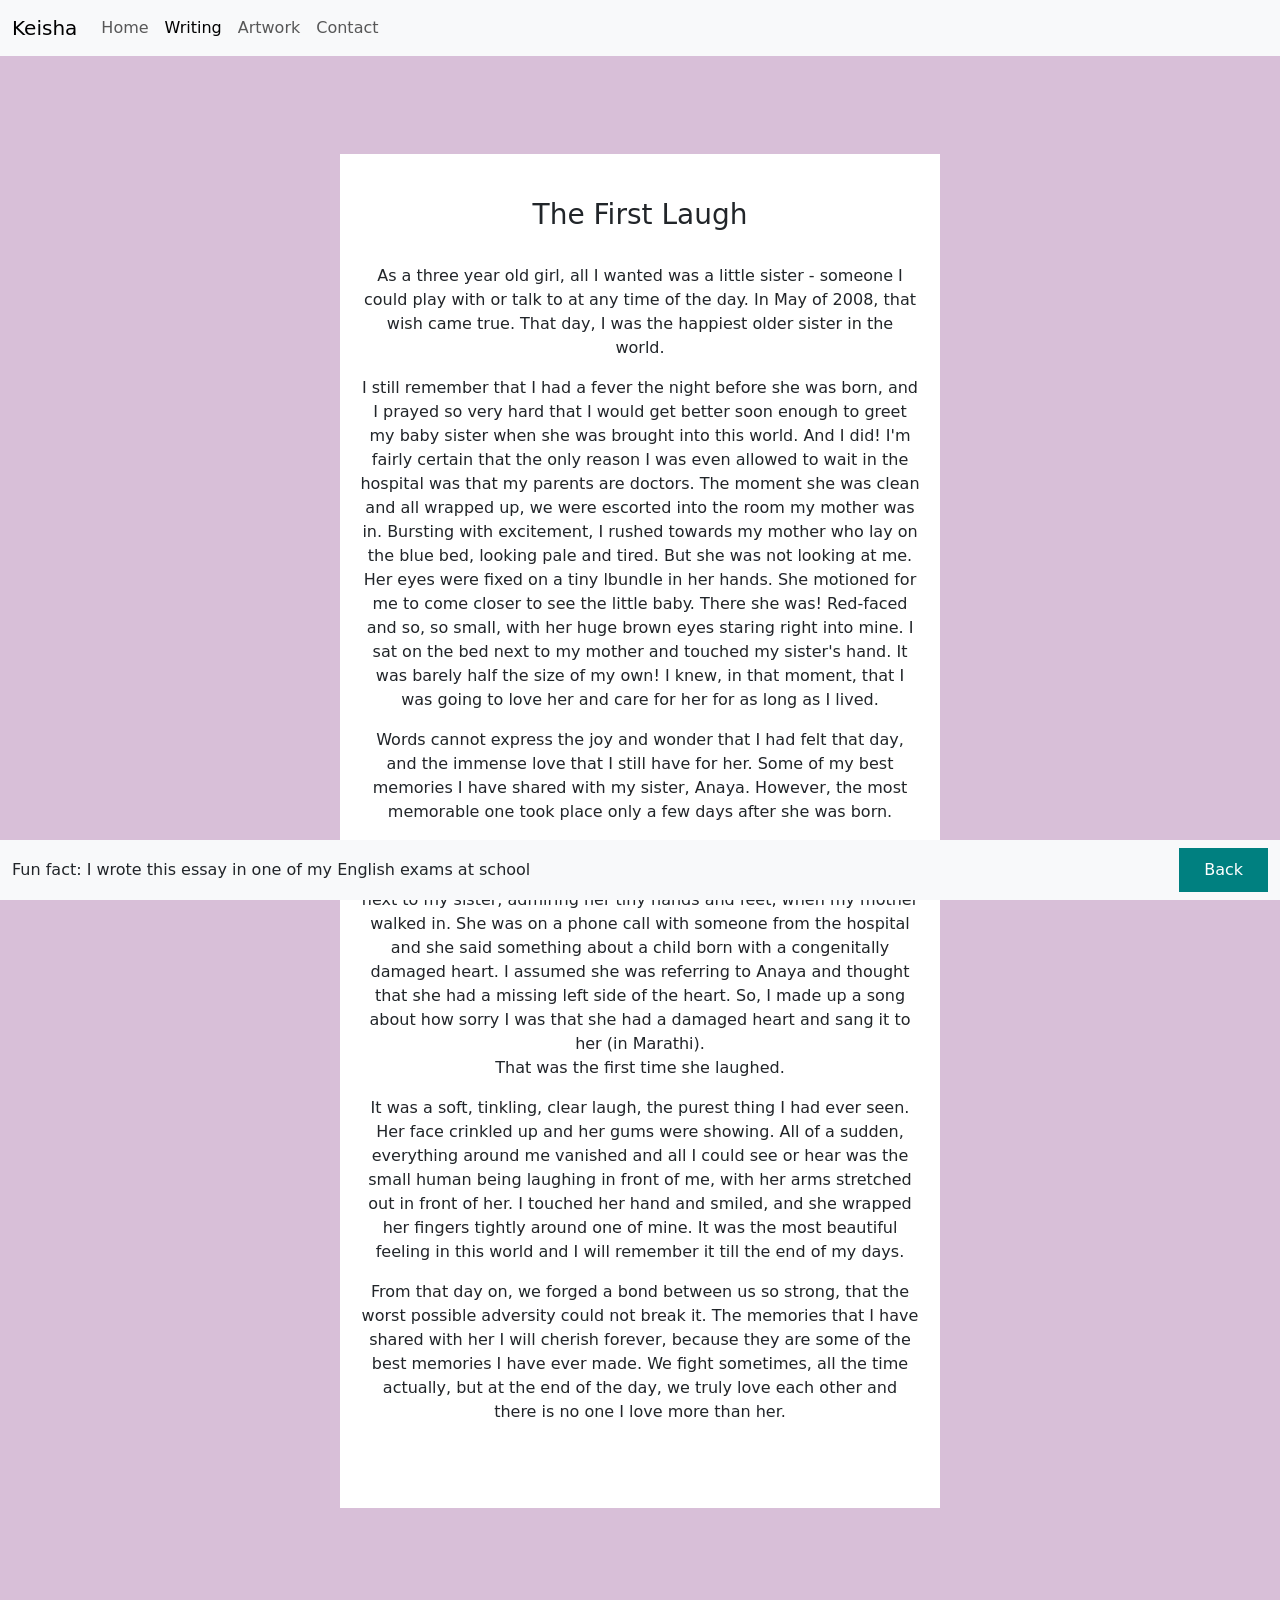
==== index.html @ 30910c7c "Rename first.html to index.html" ====
<!DOCTYPE html>
<html>
    <head>
        <link href="https://cdn.jsdelivr.net/npm/bootstrap@5.1.0/dist/css/bootstrap.min.css" rel="stylesheet" integrity="sha384-KyZXEAg3QhqLMpG8r+8fhAXLRk2vvoC2f3B09zVXn8CA5QIVfZOJ3BCsw2P0p/We" crossorigin="anonymous">
        <link rel="stylesheet" href="style_portfolio.css">
        <title>
            The First Laugh
        </title>
    </head>
    <body class="yaycolour">
         <nav class="navbar navbar-expand-lg navbar-light bg-light">
            <div class="container-fluid">
                    <a class="navbar-brand" href="#" title="Hey! I am a high school senior living in Mumbai, India. Aside from writing and painting, I also enjoy dancing and singing, though some argue I should stay away from the latter.">Keisha</a>
                    <button class="navbar-toggler" type="button" data-bs-toggle="collapse" data-bs-target="#navbarNavAltMarkup" aria-controls="navbarNavAltMarkup" aria-expanded="false" aria-label="Toggle navigation">
                        <span class="navbar-toggler-icon"></span>
                    </button>
                    <div class="collapse navbar-collapse" id="navbarNavAltMarkup">
                        <div class="navbar-nav">
                            <a class="nav-link" href="profile.html">Home</a>
                            <a class="nav-link active" aria-current="page" href="writing.html">Writing</a>
                            <a class="nav-link" href="artwork.html">Artwork</a>
                            <a class="nav-link" href="contact.html">Contact</a>
                        </div>
                    </div>
                </div>
            </div>
        </nav>
        <br><br>
        <div class="card_1" text-align="left">
        <br>
        <h3>The First Laugh</h3>
        <br>
        <p>
            As a three year old girl, all I wanted was a little sister - someone I could play with or talk to at any time of the day. 
            In May of 2008, that wish came true. That day, I was the happiest older sister in the world.
        </p>
        <p>
            I still remember that I had a fever the night before she was born, and I prayed so very hard 
            that I would get better soon enough to greet my baby sister when she was brought into this world. And I did!
            I'm fairly certain that the only reason I was even allowed to wait in the hospital was that my parents
            are doctors. The moment she was clean and all wrapped up, we were escorted into the room my mother was in. Bursting with excitement, 
            I rushed towards my mother who lay on the blue bed, looking pale and tired. But she was not looking at me. Her eyes were 
            fixed on a tiny lbundle in her hands. She motioned for me to come closer to see the little baby. There she was! Red-faced and so, so 
            small, with her huge brown eyes staring right into mine. I sat on the bed next to my mother and touched my sister's hand. 
            It was barely half the size of my own! I knew, in that moment, that I was going to love her and care for her for as long as I lived.
        </p>
        <p>
            Words cannot express the joy and wonder that I had felt that day, and the immense love that I still have for her. 
            Some of my best memories I have shared with my sister, Anaya. However, the most memorable one took place only a few days after she was 
            born.
        </p>
        <p>
            Once again, I was to turn four years old that year. And I was not the brightest child at the time. 
            So, one morning, I was lying on the bed next to my sister, admiring her tiny hands and feet, when my mother walked in. She was on a phone 
            call with someone from the hospital and she said something about a child born with a congenitally damaged heart. I assumed she was referring 
            to Anaya and thought that she had a missing left side of the heart. So, I made up a song about how sorry I was that she had a damaged heart 
            and sang it to her (in Marathi). <br> That was the first time she laughed.
        </p>
        <p>
            It was a soft, tinkling, clear laugh, the purest thing I had ever seen. Her face crinkled up and her gums were showing. All of a sudden, 
            everything around me vanished and all I could see or hear was the small human being laughing in front of me, with her arms stretched out 
            in front of her. I touched her hand and smiled, and she wrapped her fingers tightly around one of mine. It was the most beautiful feeling 
            in this world and I will remember it till the end of my days.
        </p>
        <p>
            From that day on, we forged a bond between us so strong, that the worst possible adversity could not break it. The memories that I have shared 
            with her I will cherish forever, because they are some of the best memories I have ever made. We fight sometimes, all the time actually, but 
            at the end of the day, we truly love each other and there is no one I love more than her.
        </p>
        <br><br>
        </div>
        <br><br><br>
        <nav class="navbar fixed-bottom navbar-light bg-light">
            <div class="container-fluid">
                Fun fact: I wrote this essay in one of my English exams at school
                <button type="button" onclick="document.location='writing.html'">Back</button>
            </div>
        </nav>
---- style_portfolio.css ----
.yaycolour {
    text-align:center;
    background-color: thistle;
    animation-name: gradient;
    animation-duration: 5s;
    animation-iteration-count: infinite;
    animation-direction: alternate;
}
@keyframes gradient {
    from {background-color: thistle;}
    to {background-color: powderblue;}
}
ul {
    text-align:left; 
    display:table; 
    margin: 0 auto;
}
button {
    background-color: teal;
    color:white;
    border: none;
    padding: 10px 25px;
    text-align: center;
}
h1 {
    font-size: 500%;
}
.card {
    margin: 50px auto;
    background-color: white;
    padding: 15px;
    width: 250px;
    box-shadow: 5px 5px 5px grey;
    text-align: center;
}
img {
    border-radius: 50%;
}
.card_1 {
    margin: 50px auto;
    background-color: white;
    padding: 20px;
    width: 600px;
}
.card_2 {
    margin: 50px auto;
    background-color: white;
    padding: 15px;
    width: 400px;
    box-shadow: 5px 5px 5px grey;
    text-align: center;
}
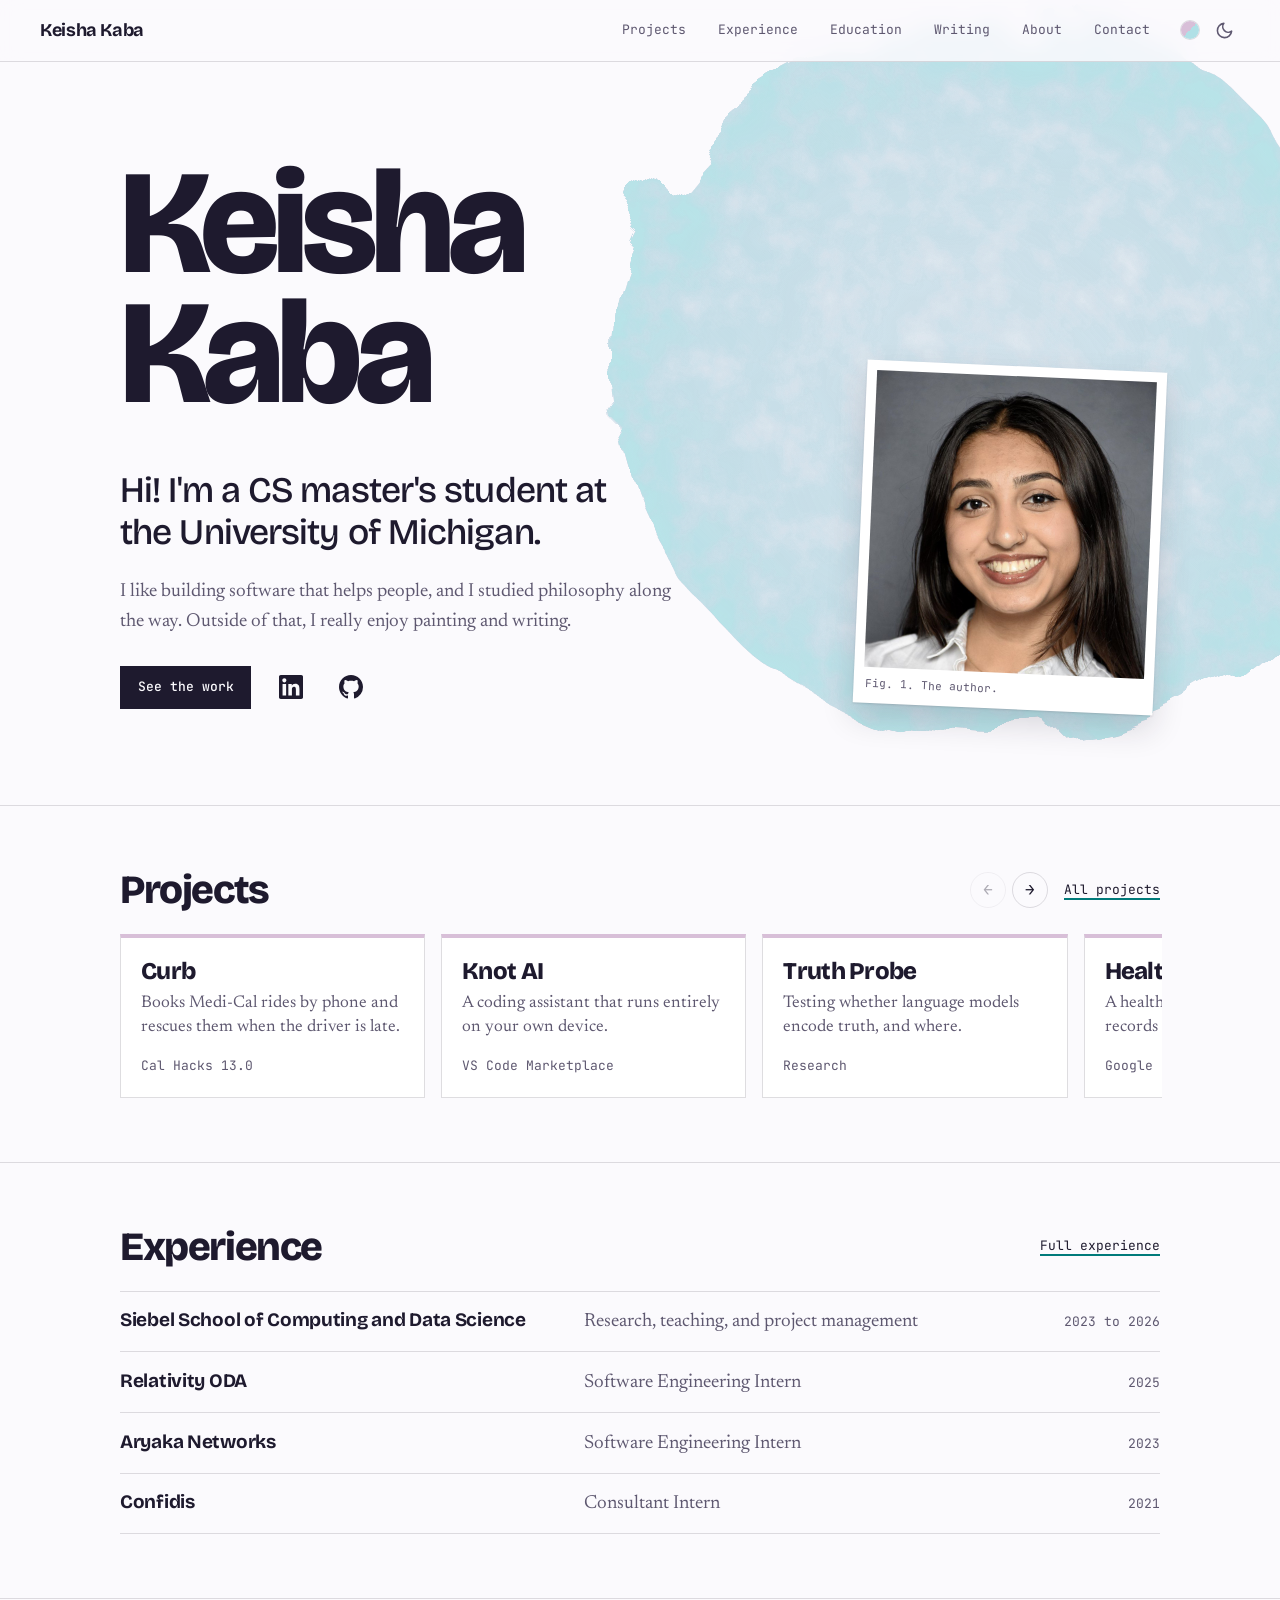
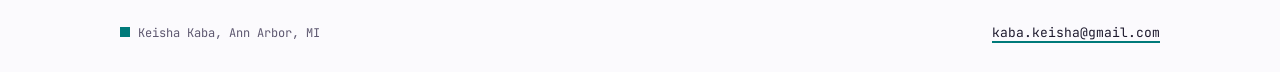
==== commit cfd42cca: "redesign portfolio" ====
--- a/index.html
+++ b/index.html
@@ -1,78 +1,126 @@
-<!DOCTYPE html>
-<html>
-    <head>
-        <link href="https://cdn.jsdelivr.net/npm/bootstrap@5.1.0/dist/css/bootstrap.min.css" rel="stylesheet" integrity="sha384-KyZXEAg3QhqLMpG8r+8fhAXLRk2vvoC2f3B09zVXn8CA5QIVfZOJ3BCsw2P0p/We" crossorigin="anonymous">
-        <link rel="stylesheet" href="style_portfolio.css">
-        <title>
-            The First Laugh
-        </title>
-    </head>
-    <body class="yaycolour">
-         <nav class="navbar navbar-expand-lg navbar-light bg-light">
-            <div class="container-fluid">
-                    <a class="navbar-brand" href="#" title="Hey! I am a high school senior living in Mumbai, India. Aside from writing and painting, I also enjoy dancing and singing, though some argue I should stay away from the latter.">Keisha</a>
-                    <button class="navbar-toggler" type="button" data-bs-toggle="collapse" data-bs-target="#navbarNavAltMarkup" aria-controls="navbarNavAltMarkup" aria-expanded="false" aria-label="Toggle navigation">
-                        <span class="navbar-toggler-icon"></span>
-                    </button>
-                    <div class="collapse navbar-collapse" id="navbarNavAltMarkup">
-                        <div class="navbar-nav">
-                            <a class="nav-link" href="profile.html">Home</a>
-                            <a class="nav-link active" aria-current="page" href="writing.html">Writing</a>
-                            <a class="nav-link" href="artwork.html">Artwork</a>
-                            <a class="nav-link" href="contact.html">Contact</a>
-                        </div>
-                    </div>
-                </div>
-            </div>
-        </nav>
-        <br><br>
-        <div class="card_1" text-align="left">
-        <br>
-        <h3>The First Laugh</h3>
-        <br>
-        <p>
-            As a three year old girl, all I wanted was a little sister - someone I could play with or talk to at any time of the day. 
-            In May of 2008, that wish came true. That day, I was the happiest older sister in the world.
-        </p>
-        <p>
-            I still remember that I had a fever the night before she was born, and I prayed so very hard 
-            that I would get better soon enough to greet my baby sister when she was brought into this world. And I did!
-            I'm fairly certain that the only reason I was even allowed to wait in the hospital was that my parents
-            are doctors. The moment she was clean and all wrapped up, we were escorted into the room my mother was in. Bursting with excitement, 
-            I rushed towards my mother who lay on the blue bed, looking pale and tired. But she was not looking at me. Her eyes were 
-            fixed on a tiny lbundle in her hands. She motioned for me to come closer to see the little baby. There she was! Red-faced and so, so 
-            small, with her huge brown eyes staring right into mine. I sat on the bed next to my mother and touched my sister's hand. 
-            It was barely half the size of my own! I knew, in that moment, that I was going to love her and care for her for as long as I lived.
-        </p>
-        <p>
-            Words cannot express the joy and wonder that I had felt that day, and the immense love that I still have for her. 
-            Some of my best memories I have shared with my sister, Anaya. However, the most memorable one took place only a few days after she was 
-            born.
-        </p>
-        <p>
-            Once again, I was to turn four years old that year. And I was not the brightest child at the time. 
-            So, one morning, I was lying on the bed next to my sister, admiring her tiny hands and feet, when my mother walked in. She was on a phone 
-            call with someone from the hospital and she said something about a child born with a congenitally damaged heart. I assumed she was referring 
-            to Anaya and thought that she had a missing left side of the heart. So, I made up a song about how sorry I was that she had a damaged heart 
-            and sang it to her (in Marathi). <br> That was the first time she laughed.
-        </p>
-        <p>
-            It was a soft, tinkling, clear laugh, the purest thing I had ever seen. Her face crinkled up and her gums were showing. All of a sudden, 
-            everything around me vanished and all I could see or hear was the small human being laughing in front of me, with her arms stretched out 
-            in front of her. I touched her hand and smiled, and she wrapped her fingers tightly around one of mine. It was the most beautiful feeling 
-            in this world and I will remember it till the end of my days.
-        </p>
-        <p>
-            From that day on, we forged a bond between us so strong, that the worst possible adversity could not break it. The memories that I have shared 
-            with her I will cherish forever, because they are some of the best memories I have ever made. We fight sometimes, all the time actually, but 
-            at the end of the day, we truly love each other and there is no one I love more than her.
-        </p>
-        <br><br>
-        </div>
-        <br><br><br>
-        <nav class="navbar fixed-bottom navbar-light bg-light">
-            <div class="container-fluid">
-                Fun fact: I wrote this essay in one of my English exams at school
-                <button type="button" onclick="document.location='writing.html'">Back</button>
-            </div>
-        </nav>
+<!DOCTYPE html>
+<html lang="en">
+<head>
+  <meta charset="UTF-8" />
+  <meta name="viewport" content="width=device-width, initial-scale=1.0" />
+  <title>Keisha Kaba</title>
+  <meta name="description" content="Keisha Kaba is a master&#x27;s student in Computer Science &amp; Engineering at the University of Michigan, with a background in CS and philosophy." />
+  <meta property="og:title" content="Keisha Kaba" />
+  <meta property="og:description" content="Keisha Kaba is a master&#x27;s student in Computer Science &amp; Engineering at the University of Michigan, with a background in CS and philosophy." />
+  <meta property="og:type" content="website" />
+  <meta property="og:site_name" content="Keisha Kaba" />
+  <meta property="og:url" content="https://keisha9.github.io/" />
+  <meta property="og:image" content="https://keisha9.github.io/img/og-card.jpg" />
+  <meta property="og:image:width" content="1200" />
+  <meta property="og:image:height" content="630" />
+  <meta property="og:image:alt" content="Keisha Kaba&#x27;s name and photo on a watercolor wash, with the line: CS master&#x27;s student at the University of Michigan" />
+  <meta name="twitter:card" content="summary_large_image" />
+  <meta name="theme-color" content="#FBFAFD" media="(prefers-color-scheme: light)" />
+  <meta name="theme-color" content="#15131F" media="(prefers-color-scheme: dark)" />
+  <link rel="icon" href="img/favicon.svg" type="image/svg+xml" />
+  <link rel="stylesheet" href="style_portfolio.css" />
+  <script src="site.js"></script>
+</head>
+<body>
+  <a class="skip" href="#content">Skip to content</a>
+  <nav class="site-nav" aria-label="Main">
+    <div class="wrap">
+      <a class="brand" href="index.html">Keisha Kaba</a>
+      <ul class="nav-links">
+        <li><a href="projects.html">Projects</a></li>
+        <li><a href="experience.html">Experience</a></li>
+        <li><a href="education.html">Education</a></li>
+        <li><a href="writing.html">Writing</a></li>
+        <li><a href="profile.html">About</a></li>
+        <li><a href="contact.html">Contact</a></li>
+      </ul>
+      <div class="nav-tools">
+        <button type="button" class="paint-dot" data-paint-dot hidden></button>
+        <button type="button" class="theme-toggle" data-theme-toggle hidden></button>
+      </div>
+    </div>
+  </nav>
+  <main id="content">
+    <section class="hero">
+      <div class="wash" aria-hidden="true"></div>
+      <div class="wrap hero-grid">
+        <div>
+          <h1><span>Keisha</span><span>Kaba</span></h1>
+          <p class="hero-statement">Hi! I'm a CS master's student at the University of Michigan.</p>
+          <p class="hero-sub">I like building software that helps people, and I studied philosophy along the way. Outside of that, I really enjoy painting and writing.</p>
+          <div class="actions">
+            <a class="button" href="projects.html">See the work</a>
+            <a class="icon-link" href="https://linkedin.com/in/keishakaba" target="_blank" rel="noopener" aria-label="LinkedIn" title="LinkedIn"><svg viewBox="0 0 24 24" aria-hidden="true"><path d="M20.447 20.452h-3.554v-5.569c0-1.328-.027-3.037-1.852-3.037-1.853 0-2.136 1.445-2.136 2.939v5.667H9.351V9h3.414v1.561h.046c.477-.9 1.637-1.85 3.37-1.85 3.601 0 4.267 2.37 4.267 5.455v6.286zM5.337 7.433c-1.144 0-2.063-.926-2.063-2.065 0-1.138.92-2.063 2.063-2.063 1.14 0 2.064.925 2.064 2.063 0 1.139-.925 2.065-2.064 2.065zm1.782 13.019H3.555V9h3.564v11.452zM22.225 0H1.771C.792 0 0 .774 0 1.729v20.542C0 23.227.792 24 1.771 24h20.451C23.2 24 24 23.227 24 22.271V1.729C24 .774 23.2 0 22.222 0h.003z"/></svg></a>
+            <a class="icon-link" href="https://github.com/keisha9" target="_blank" rel="noopener" aria-label="GitHub" title="GitHub"><svg viewBox="0 0 16 16" aria-hidden="true"><path d="M8 0C3.58 0 0 3.58 0 8c0 3.54 2.29 6.53 5.47 7.59.4.07.55-.17.55-.38 0-.19-.01-.82-.01-1.49-2.01.37-2.53-.49-2.69-.94-.09-.23-.48-.94-.82-1.13-.28-.15-.68-.52-.01-.53.63-.01 1.08.58 1.23.82.72 1.21 1.87.87 2.33.66.07-.52.28-.87.51-1.07-1.78-.2-3.64-.89-3.64-3.95 0-.87.31-1.59.82-2.15-.08-.2-.36-1.02.08-2.12 0 0 .67-.21 2.2.82.64-.18 1.32-.27 2-.27.68 0 1.36.09 2 .27 1.53-1.04 2.2-.82 2.2-.82.44 1.1.16 1.92.08 2.12.51.56.82 1.27.82 2.15 0 3.07-1.87 3.75-3.65 3.95.29.25.54.73.54 1.48 0 1.07-.01 1.93-.01 2.2 0 .21.15.46.55.38A8.013 8.013 0 0016 8c0-4.42-3.58-8-8-8z"/></svg></a>
+          </div>
+        </div>
+        <figure class="print">
+          <img src="img/keisha.jpg" width="800" height="848" alt="Keisha Kaba smiling in a white collared shirt against a gray backdrop" />
+          <figcaption>Fig. 1. The author.</figcaption>
+        </figure>
+      </div>
+    </section>
+
+    <section class="home-section">
+      <div class="wrap">
+        <div class="home-head">
+          <h2>Projects</h2>
+          <div class="carousel-controls" data-carousel-controls hidden>
+            <button type="button" data-carousel-prev aria-label="Previous projects">←</button>
+            <button type="button" data-carousel-next aria-label="Next projects">→</button>
+          </div>
+          <a class="text-link" href="projects.html">All projects</a>
+        </div>
+        <div class="carousel" data-carousel>
+          <a class="card" href="projects.html#curb">
+            <h3>Curb</h3>
+            <p>Books Medi-Cal rides by phone and rescues them when the driver is late.</p>
+            <span class="meta">Cal Hacks 13.0</span>
+          </a>
+          <a class="card" href="projects.html#knot">
+            <h3>Knot AI</h3>
+            <p>A coding assistant that runs entirely on your own device.</p>
+            <span class="meta">VS Code Marketplace</span>
+          </a>
+          <a class="card" href="projects.html#truth-probe">
+            <h3>Truth Probe</h3>
+            <p>Testing whether language models encode truth, and where.</p>
+            <span class="meta">Research</span>
+          </a>
+          <a class="card" href="projects.html#healthconnect">
+            <h3>HealthConnect</h3>
+            <p>A health platform handling 50M+ records from NHANES and Fitbit.</p>
+            <span class="meta">Google Cloud, Node.js</span>
+          </a>
+          <a class="card" href="projects.html#seek-bot">
+            <h3>Seek Bot</h3>
+            <p>A Raspberry Pi vehicle that finds an object you describe.</p>
+            <span class="meta">HackIllinois</span>
+          </a>
+        </div>
+      </div>
+    </section>
+
+    <section class="home-section">
+      <div class="wrap">
+        <div class="home-head">
+          <h2>Experience</h2>
+          <a class="text-link" href="experience.html">Full experience</a>
+        </div>
+        <ul class="timeline">
+          <li><a href="experience.html"><span class="timeline-org">Siebel School of Computing and Data Science</span><span class="timeline-role">Research, teaching, and project management</span><span class="meta">2023 to 2026</span></a></li>
+          <li><a href="experience.html"><span class="timeline-org">Relativity ODA</span><span class="timeline-role">Software Engineering Intern</span><span class="meta">2025</span></a></li>
+          <li><a href="experience.html"><span class="timeline-org">Aryaka Networks</span><span class="timeline-role">Software Engineering Intern</span><span class="meta">2023</span></a></li>
+          <li><a href="experience.html"><span class="timeline-org">Confidis</span><span class="timeline-role">Consultant Intern</span><span class="meta">2021</span></a></li>
+        </ul>
+      </div>
+    </section>
+  </main>
+  <footer class="site-footer">
+    <div class="wrap">
+      <span><span class="tomb" aria-hidden="true">∎</span>Keisha Kaba, Ann Arbor, MI</span>
+      <a class="text-link" href="mailto:kaba.keisha@gmail.com">kaba.keisha@gmail.com</a>
+    </div>
+  </footer>
+</body>
+</html>
--- a/style_portfolio.css
+++ b/style_portfolio.css
@@ -1,52 +1,927 @@
-.yaycolour {
-    text-align:center;
-    background-color: thistle;
-    animation-name: gradient;
-    animation-duration: 5s;
-    animation-iteration-count: infinite;
-    animation-direction: alternate;
-}
-@keyframes gradient {
-    from {background-color: thistle;}
-    to {background-color: powderblue;}
-}
-ul {
-    text-align:left; 
-    display:table; 
-    margin: 0 auto;
-}
-button {
-    background-color: teal;
-    color:white;
-    border: none;
-    padding: 10px 25px;
-    text-align: center;
-}
-h1 {
-    font-size: 500%;
-}
-.card {
-    margin: 50px auto;
-    background-color: white;
-    padding: 15px;
-    width: 250px;
-    box-shadow: 5px 5px 5px grey;
-    text-align: center;
-}
-img {
-    border-radius: 50%;
-}
-.card_1 {
-    margin: 50px auto;
-    background-color: white;
-    padding: 20px;
-    width: 600px;
-}
-.card_2 {
-    margin: 50px auto;
-    background-color: white;
-    padding: 15px;
-    width: 400px;
-    box-shadow: 5px 5px 5px grey;
-    text-align: center;
-}+@import url('https://fonts.googleapis.com/css2?family=Bricolage+Grotesque:opsz,wght@12..96,400..800&family=JetBrains+Mono:wght@400;500&family=Newsreader:ital,opsz,wght@0,6..72,400;0,6..72,500;1,6..72,400&display=swap');
+
+*, *::before, *::after { box-sizing: border-box; margin: 0; padding: 0; }
+
+/* TOKENS
+   The default paint is the thistle + powderblue fade from the 2021 site,
+   and the teal is its button color. */
+:root {
+  color-scheme: light dark;
+  --bg: #FBFAFD;
+  --surface: #FFFFFF;
+  --ink: #1E1A2E;
+  --muted: #5E5870;
+  --line: rgba(30, 26, 46, 0.14);
+  --wash-blend: multiply;
+  --wash-strength: 0.9;
+
+  --wash-a: #D8BFD8;
+  --wash-b: #B0E0E6;
+  --accent: #007A7A;
+
+  --display: 'Bricolage Grotesque', 'Helvetica Neue', Arial, sans-serif;
+  --prose: 'Newsreader', Georgia, serif;
+  --mono: 'JetBrains Mono', ui-monospace, Menlo, monospace;
+
+  --max: 1120px;
+  --gutter: clamp(1.25rem, 4vw, 2.5rem);
+}
+
+:root[data-paint="marigold"] { --wash-a: #F9D66B; --wash-b: #F7A98A; --accent: #A8420E; }
+:root[data-paint="rani"]     { --wash-a: #F4A6C8; --wash-b: #D9B0F2; --accent: #B3125F; }
+:root[data-paint="neem"]     { --wash-a: #A7E3C5; --wash-b: #CFE9A6; --accent: #1F6B45; }
+
+/* Dark colors apply when the device asks for them, unless the visitor picked light.
+   The second copy below is for visitors who picked dark with the toggle. */
+@media (prefers-color-scheme: dark) {
+  :root:not([data-theme="light"]) {
+    --bg: #15131F;
+    --surface: #1D1A2A;
+    --ink: #EFEBF5;
+    --muted: #A9A3B8;
+    --line: rgba(239, 235, 245, 0.16);
+    --wash-blend: normal;
+    --wash-strength: 0.42;
+    --accent: #6FD6D0;
+  }
+  :root:not([data-theme="light"])[data-paint="marigold"] { --accent: #FFB86B; }
+  :root:not([data-theme="light"])[data-paint="rani"] { --accent: #FF8FC0; }
+  :root:not([data-theme="light"])[data-paint="neem"] { --accent: #7FDDAA; }
+}
+
+:root[data-theme="dark"] {
+  --bg: #15131F;
+  --surface: #1D1A2A;
+  --ink: #EFEBF5;
+  --muted: #A9A3B8;
+  --line: rgba(239, 235, 245, 0.16);
+  --wash-blend: normal;
+  --wash-strength: 0.42;
+  --accent: #6FD6D0;
+}
+
+:root[data-theme="dark"][data-paint="marigold"] { --accent: #FFB86B; }
+:root[data-theme="dark"][data-paint="rani"] { --accent: #FF8FC0; }
+:root[data-theme="dark"][data-paint="neem"] { --accent: #7FDDAA; }
+
+:root[data-theme="light"] { color-scheme: light; }
+:root[data-theme="dark"] { color-scheme: dark; }
+
+html { font-size: 16px; scroll-behavior: smooth; scroll-padding-top: 5rem; }
+
+body {
+  font-family: var(--prose);
+  font-size: 1.1875rem;
+  line-height: 1.6;
+  color: var(--ink);
+  background: var(--bg);
+  min-height: 100vh;
+  display: flex;
+  flex-direction: column;
+  overflow-x: clip;
+  -webkit-font-smoothing: antialiased;
+}
+
+a { color: inherit; }
+img { display: block; max-width: 100%; height: auto; }
+main { flex: 1; }
+
+:focus-visible { outline: 2px solid var(--accent); outline-offset: 3px; border-radius: 2px; }
+
+.skip {
+  position: absolute;
+  left: 1rem;
+  top: -4rem;
+  z-index: 200;
+  padding: 0.5rem 0.9rem;
+  font-family: var(--mono);
+  font-size: 0.8125rem;
+  color: var(--bg);
+  background: var(--ink);
+}
+.skip:focus { top: 1rem; }
+
+.wrap {
+  width: 100%;
+  max-width: var(--max);
+  margin: 0 auto;
+  padding: 0 var(--gutter);
+}
+
+/* NAV */
+.site-nav {
+  position: sticky;
+  top: 0;
+  z-index: 100;
+  background: color-mix(in srgb, var(--bg) 86%, transparent);
+  backdrop-filter: blur(10px);
+  -webkit-backdrop-filter: blur(10px);
+  border-bottom: 1px solid var(--line);
+}
+
+.site-nav .wrap {
+  display: flex;
+  align-items: center;
+  justify-content: space-between;
+  gap: 0.5rem 1.5rem;
+  flex-wrap: wrap;
+  max-width: 1280px;
+  padding-top: 0.9rem;
+  padding-bottom: 0.9rem;
+}
+
+.brand {
+  font-family: var(--display);
+  font-size: 1.125rem;
+  font-weight: 700;
+  letter-spacing: -0.02em;
+  text-decoration: none;
+}
+
+.nav-links {
+  display: flex;
+  margin-left: auto;
+  gap: clamp(1rem, 3vw, 2rem);
+  flex-wrap: wrap;
+  list-style: none;
+}
+
+.nav-links a {
+  font-family: var(--mono);
+  font-size: 0.8125rem;
+  color: var(--muted);
+  text-decoration: none;
+  padding: 0.25rem 0;
+  transition: color 0.15s;
+}
+
+.nav-links a:hover { color: var(--ink); }
+.nav-links a[aria-current] {
+  color: var(--ink);
+  box-shadow: 0 2px 0 var(--accent);
+}
+
+/* WATERCOLOR WASH
+   Two painted layers. The top one fades in and out over the bottom one,
+   which is the old thistle-to-powderblue animation with better edges. */
+.hero, .page-header { overflow-x: clip; }
+
+.wash {
+  position: absolute;
+  z-index: -1;
+  pointer-events: none;
+  mix-blend-mode: var(--wash-blend);
+  opacity: var(--wash-strength);
+}
+
+.wash::before, .wash::after {
+  content: '';
+  position: absolute;
+  inset: 0;
+  border-radius: 58% 42% 47% 53% / 46% 56% 44% 54%;
+  filter: url(#wash-edge);
+}
+
+/* Thin in the middle with pigment pooling at the rim, like a real wash. */
+.wash::before { --pigment: var(--wash-a); }
+.wash::after { --pigment: var(--wash-b); }
+
+.wash::before, .wash::after {
+  background: radial-gradient(closest-side,
+    color-mix(in srgb, var(--pigment) 50%, transparent) 0%,
+    color-mix(in srgb, var(--pigment) 68%, transparent) 70%,
+    var(--pigment) 97%);
+}
+
+.wash::after {
+  animation: wash-fade 7s ease-in-out infinite alternate;
+}
+
+@keyframes wash-fade {
+  from { opacity: 0; }
+  to { opacity: 1; }
+}
+
+/* HERO */
+.hero {
+  position: relative;
+  isolation: isolate;
+  padding: clamp(3rem, 8vw, 6rem) 0 clamp(3.5rem, 8vw, 6rem);
+}
+
+.hero .wash {
+  top: -6%;
+  right: -7%;
+  width: min(68%, 760px);
+  aspect-ratio: 1 / 0.96;
+}
+
+.hero-grid {
+  display: grid;
+  grid-template-columns: minmax(0, 1fr) minmax(0, 300px);
+  gap: clamp(2rem, 6vw, 5rem);
+  align-items: end;
+}
+
+.hero h1 {
+  font-family: var(--display);
+  font-size: clamp(4rem, 12.5vw, 9.25rem);
+  font-weight: 800;
+  line-height: 0.88;
+  letter-spacing: -0.045em;
+  margin-bottom: clamp(2rem, 5vw, 3.25rem);
+}
+
+.hero h1 span { display: block; }
+
+.proof {
+  list-style: none;
+  max-width: 40rem;
+  border-top: 1px solid var(--ink);
+  font-size: clamp(1.1875rem, 2vw, 1.375rem);
+  line-height: 1.35;
+}
+
+.proof li {
+  display: grid;
+  grid-template-columns: 2rem minmax(0, 1fr) auto;
+  gap: 0 0.5rem;
+  align-items: baseline;
+  padding: 0.65rem 0;
+  border-bottom: 1px solid var(--line);
+}
+
+.proof li:last-child {
+  border-bottom: 1px solid var(--ink);
+  font-weight: 500;
+}
+
+.proof-num, .proof-why {
+  font-family: var(--mono);
+  font-size: 0.75rem;
+  font-weight: 400;
+  color: var(--muted);
+}
+
+.proof-why { text-align: right; white-space: nowrap; }
+.proof-num.therefore { font-family: var(--prose); font-size: 1.75rem; font-weight: 500; line-height: 0.8; color: var(--accent); }
+
+.hero-statement {
+  max-width: 34rem;
+  font-family: var(--display);
+  font-size: clamp(1.625rem, 3.2vw, 2.25rem);
+  font-weight: 500;
+  line-height: 1.15;
+  letter-spacing: -0.025em;
+}
+
+.hero-sub {
+  max-width: 36rem;
+  margin-top: 1.5rem;
+  color: var(--muted);
+}
+
+.actions {
+  display: flex;
+  flex-wrap: wrap;
+  align-items: center;
+  gap: 0.75rem 1.25rem;
+  margin-top: 1.75rem;
+}
+
+.button {
+  display: inline-block;
+  font-family: var(--mono);
+  font-size: 0.8125rem;
+  font-weight: 500;
+  color: var(--bg);
+  background: var(--ink);
+  text-decoration: none;
+  padding: 0.7rem 1.1rem;
+  transition: background-color 0.15s, transform 0.15s;
+}
+
+.button:hover { background: var(--accent); transform: translateY(-2px); }
+
+.text-link {
+  font-family: var(--mono);
+  font-size: 0.8125rem;
+  color: var(--ink);
+  text-decoration: underline;
+  text-decoration-color: var(--accent);
+  text-decoration-thickness: 2px;
+  text-underline-offset: 4px;
+  transition: color 0.15s;
+}
+
+.text-link:hover { color: var(--accent); }
+
+/* PHOTO */
+.print {
+  background: #FFFFFF;
+  padding: 0.6rem 0.6rem 0.25rem;
+  box-shadow: 0 1px 2px rgba(30, 26, 46, 0.14), 0 14px 32px rgba(30, 26, 46, 0.16);
+  transform: rotate(2.5deg);
+  transition: transform 0.3s ease;
+}
+
+.print:hover { transform: rotate(0deg); }
+
+.print img { width: 100%; aspect-ratio: 1 / 1.06; object-fit: cover; }
+
+.print figcaption {
+  font-family: var(--mono);
+  font-size: 0.6875rem;
+  color: #5E5870;
+  padding: 0.5rem 0.15rem 0.4rem;
+}
+
+/* NAV TOOLS */
+.nav-tools { display: flex; align-items: center; gap: 0.1rem; }
+
+.theme-toggle {
+  display: inline-flex;
+  align-items: center;
+  justify-content: center;
+  width: 32px;
+  height: 32px;
+  color: var(--muted);
+  background: none;
+  border: none;
+  border-radius: 50%;
+  cursor: pointer;
+  transition: color 0.15s;
+}
+
+.theme-toggle:hover { color: var(--ink); }
+.theme-toggle svg { width: 19px; height: 19px; fill: none; stroke: currentColor; stroke-width: 2; stroke-linecap: round; stroke-linejoin: round; }
+
+.paint-dot[hidden], .theme-toggle[hidden] { display: none; }
+
+/* PAINT DOT */
+.paint-dot {
+  display: inline-flex;
+  align-items: center;
+  justify-content: center;
+  width: 32px;
+  height: 32px;
+  background: none;
+  border: none;
+  border-radius: 50%;
+  cursor: pointer;
+}
+
+.paint-dot::before {
+  content: '';
+  width: 18px;
+  height: 18px;
+  border-radius: 50%;
+  background: var(--dot);
+  box-shadow: 0 0 0 1px var(--line);
+  transition: transform 0.15s;
+}
+
+.paint-dot:hover::before { transform: scale(1.25); }
+.paint-dot:active::before { transform: scale(0.9); }
+
+/* HOME SECTIONS */
+.home-section { padding: clamp(2.5rem, 6vw, 4rem) 0; border-top: 1px solid var(--line); }
+
+.home-head {
+  display: flex;
+  align-items: center;
+  gap: 1rem;
+  margin-bottom: 1.5rem;
+}
+
+.home-head h2 {
+  margin-right: auto;
+  font-family: var(--display);
+  font-size: clamp(1.75rem, 4vw, 2.5rem);
+  font-weight: 800;
+  line-height: 1;
+  letter-spacing: -0.035em;
+}
+
+.carousel-controls { display: flex; gap: 0.35rem; }
+.carousel-controls[hidden] { display: none; }
+
+.carousel-controls button {
+  width: 36px;
+  height: 36px;
+  font-family: var(--mono);
+  font-size: 1rem;
+  color: var(--ink);
+  background: none;
+  border: 1px solid var(--line);
+  border-radius: 50%;
+  cursor: pointer;
+  transition: border-color 0.15s, color 0.15s, opacity 0.15s;
+}
+
+.carousel-controls button:hover:not(:disabled) { color: var(--accent); border-color: var(--accent); }
+.carousel-controls button:disabled { opacity: 0.35; cursor: default; }
+
+.carousel {
+  display: flex;
+  gap: 1rem;
+  overflow-x: auto;
+  scroll-snap-type: x mandatory;
+  scroll-padding-left: 2px;
+  scrollbar-width: none;
+  padding: 2px;
+  margin: -2px;
+}
+
+.carousel::-webkit-scrollbar { display: none; }
+
+.card {
+  flex: 0 0 calc((100% - 3rem) / 3.25);
+  min-width: 15rem;
+  display: flex;
+  flex-direction: column;
+  padding: 1.25rem;
+  background: var(--surface);
+  border: 1px solid var(--line);
+  border-top: 4px solid var(--wash-a);
+  text-decoration: none;
+  scroll-snap-align: start;
+  transition: border-color 0.15s, transform 0.15s;
+}
+
+.card:hover { border-color: var(--accent); transform: translateY(-3px); }
+
+.card h3 {
+  font-family: var(--display);
+  font-size: 1.5rem;
+  font-weight: 800;
+  line-height: 1.1;
+  letter-spacing: -0.03em;
+  margin-bottom: 0.5rem;
+}
+
+.card p { flex: 1; font-size: 1.0625rem; line-height: 1.4; color: var(--muted); margin-bottom: 1rem; }
+
+.timeline { list-style: none; border-top: 1px solid var(--line); }
+.timeline li { border-bottom: 1px solid var(--line); }
+
+.timeline a {
+  display: grid;
+  grid-template-columns: minmax(0, 1fr) minmax(0, 1fr) 7rem;
+  gap: 0.1rem 1.5rem;
+  align-items: baseline;
+  padding: 0.85rem 0;
+  text-decoration: none;
+}
+
+.timeline-org {
+  font-family: var(--display);
+  font-weight: 700;
+  letter-spacing: -0.015em;
+  transition: color 0.15s;
+}
+
+.timeline-role { color: var(--muted); }
+.timeline .meta { text-align: right; }
+.timeline a:hover .timeline-org { color: var(--accent); }
+
+/* ICON LINKS */
+.icon-link {
+  display: inline-flex;
+  align-items: center;
+  justify-content: center;
+  width: 40px;
+  height: 40px;
+  color: var(--ink);
+  transition: color 0.15s, transform 0.15s;
+}
+
+.icon-link svg { width: 24px; height: 24px; fill: currentColor; }
+.icon-link:hover { color: var(--accent); transform: translateY(-2px); }
+
+/* PAGE BODY */
+.page-body { max-width: 54rem; padding-bottom: clamp(3rem, 7vw, 5rem); }
+
+.page-section-title {
+  font-family: var(--display);
+  font-size: clamp(1.75rem, 4vw, 2.5rem);
+  font-weight: 800;
+  line-height: 1;
+  letter-spacing: -0.035em;
+  margin: clamp(2.5rem, 6vw, 4rem) 0 1.5rem;
+}
+
+/* WORK */
+.project-head {
+  display: flex;
+  align-items: baseline;
+  justify-content: space-between;
+  flex-wrap: wrap;
+  gap: 0.25rem 1.5rem;
+  margin-bottom: 0.75rem;
+}
+
+.project h3 {
+  font-family: var(--display);
+  font-size: clamp(2.25rem, 5vw, 3.5rem);
+  font-weight: 800;
+  line-height: 1;
+  letter-spacing: -0.035em;
+}
+
+.meta {
+  font-family: var(--mono);
+  font-size: 0.8125rem;
+  color: var(--muted);
+}
+
+.lede {
+  max-width: 38rem;
+  font-size: clamp(1.25rem, 2.2vw, 1.5rem);
+  line-height: 1.35;
+  margin-bottom: 1.75rem;
+}
+
+.shot {
+  display: block;
+  border: 1px solid var(--line);
+  box-shadow: 0 16px 40px rgba(30, 26, 46, 0.14);
+  transition: transform 0.25s ease;
+}
+
+a:hover > .shot { transform: translateY(-4px); }
+
+.project-notes {
+  display: grid;
+  grid-template-columns: minmax(0, 1.3fr) minmax(0, 1fr);
+  gap: 1.5rem clamp(1.5rem, 4vw, 3rem);
+  margin-top: 2rem;
+}
+
+.note-title {
+  font-family: var(--display);
+  font-size: 1.25rem;
+  font-weight: 700;
+  letter-spacing: -0.015em;
+  line-height: 1.2;
+  margin-bottom: 0.4rem;
+}
+
+.project-notes p { color: var(--muted); }
+
+.stack {
+  list-style: none;
+  font-family: var(--mono);
+  font-size: 0.8125rem;
+  line-height: 1.9;
+  color: var(--muted);
+}
+
+/* MORE WORK */
+.more-work {
+  margin-top: clamp(2rem, 5vw, 3rem);
+  padding-top: 1.75rem;
+  border-top: 1px solid var(--line);
+}
+
+/* PROJECT SCREENSHOTS */
+.project-shot { margin-top: 1.25rem; }
+
+.project-shot figcaption {
+  margin-top: 0.6rem;
+  font-family: var(--mono);
+  font-size: 0.75rem;
+  color: var(--muted);
+}
+
+/* EDUCATION AND EXPERIENCE */
+.entry { padding-bottom: 1.75rem; }
+.entry + .entry { padding-top: 1.75rem; border-top: 1px solid var(--line); }
+.entry:last-child { padding-bottom: 0; }
+
+.entry-head {
+  display: flex;
+  justify-content: space-between;
+  align-items: baseline;
+  flex-wrap: wrap;
+  gap: 0 1.5rem;
+}
+
+.entry h3 {
+  font-family: var(--display);
+  font-size: 1.375rem;
+  font-weight: 700;
+  letter-spacing: -0.02em;
+  line-height: 1.25;
+}
+
+.entry-org { color: var(--accent); }
+.entry-desc { color: var(--muted); margin-top: 0.5rem; max-width: 40rem; }
+.entry .actions { margin-top: 0.85rem; }
+
+/* ROLE TIMELINE */
+.roles { list-style: none; margin-top: 1.25rem; }
+
+.roles li {
+  position: relative;
+  padding: 0 0 1.5rem 1.75rem;
+}
+
+.roles li:last-child { padding-bottom: 0; }
+
+.roles li::before {
+  content: '';
+  position: absolute;
+  left: 0;
+  top: 0.45rem;
+  width: 11px;
+  height: 11px;
+  background: var(--bg);
+  border: 2px solid var(--accent);
+  border-radius: 50%;
+}
+
+.roles li:not(:last-child)::after {
+  content: '';
+  position: absolute;
+  left: 5px;
+  top: 1.25rem;
+  bottom: -0.3rem;
+  width: 1px;
+  background: var(--line);
+}
+
+.roles h4 {
+  font-family: var(--display);
+  font-size: 1.125rem;
+  font-weight: 700;
+  line-height: 1.3;
+  letter-spacing: -0.015em;
+}
+
+.roles .entry-desc { margin-top: 0.25rem; }
+
+/* SCHOOLS */
+.school {
+  display: grid;
+  grid-template-columns: 3.75rem minmax(0, 1fr);
+  gap: 1.25rem;
+  align-items: start;
+}
+
+.school-logo { width: 100%; height: 3.25rem; object-fit: contain; }
+
+/* TOOLBOX */
+.toolbox { display: grid; gap: 1rem; }
+
+.toolbox div {
+  display: grid;
+  grid-template-columns: 11rem minmax(0, 1fr);
+  gap: 0.15rem 1.5rem;
+  padding-bottom: 1rem;
+  border-bottom: 1px solid var(--line);
+}
+
+.toolbox div:last-child { padding-bottom: 0; border-bottom: none; }
+
+.toolbox dt {
+  font-family: var(--display);
+  font-size: 1rem;
+  font-weight: 700;
+}
+
+.toolbox dd {
+  font-family: var(--mono);
+  font-size: 0.875rem;
+  line-height: 1.7;
+  color: var(--muted);
+}
+
+/* PAGE HEADER */
+.page-header {
+  position: relative;
+  isolation: isolate;
+  padding: clamp(3.5rem, 9vw, 7rem) 0 clamp(2.5rem, 6vw, 4rem);
+}
+
+.page-header .wash {
+  top: -15%;
+  right: -4%;
+  width: min(62%, 520px);
+  aspect-ratio: 1 / 0.82;
+}
+
+.page-header h1 {
+  font-family: var(--display);
+  font-size: clamp(3rem, 9vw, 6.5rem);
+  font-weight: 800;
+  line-height: 0.95;
+  letter-spacing: -0.04em;
+  margin-bottom: 1rem;
+}
+
+.page-header p { max-width: 34rem; color: var(--muted); }
+
+/* The wash bleeds past the header, so page content has to sit above it. */
+.page-header + .wrap { position: relative; z-index: 1; }
+.page-header .meta { margin-bottom: 0.75rem; }
+
+/* WRITING LIST */
+.writing-list { list-style: none; border-top: 1px solid var(--ink); margin-bottom: clamp(3rem, 7vw, 5rem); }
+.writing-list li { border-bottom: 1px solid var(--line); }
+
+.writing-item {
+  display: grid;
+  grid-template-columns: 6rem minmax(0, 1fr) auto;
+  gap: 0.25rem 1rem;
+  align-items: baseline;
+  padding: clamp(1.25rem, 3vw, 2rem) 0;
+  text-decoration: none;
+}
+
+.writing-title {
+  display: block;
+  font-family: var(--display);
+  font-size: clamp(1.625rem, 4vw, 2.5rem);
+  font-weight: 700;
+  line-height: 1.1;
+  letter-spacing: -0.03em;
+  transition: color 0.15s;
+}
+
+.writing-excerpt { display: block; color: var(--muted); margin-top: 0.25rem; }
+.writing-item .arrow { font-family: var(--mono); color: var(--accent); transition: transform 0.15s; }
+.writing-item:hover .writing-title { color: var(--accent); }
+.writing-item:hover .arrow { transform: translateX(4px); }
+
+/* READING */
+.reading-head { max-width: calc(50rem + 2 * var(--gutter)); }
+
+.reading {
+  max-width: 50rem;
+  margin: 0 auto;
+  padding-bottom: clamp(3rem, 7vw, 5rem);
+  font-size: 1.3125rem;
+  line-height: 1.6;
+}
+
+.reading p + p { margin-top: 1.25em; }
+.essay p, .paper p { text-indent: 2em; }
+.reading.essay > p:first-child, .reading .fun-fact { text-indent: 0; }
+
+.reading.essay > p:first-child::first-letter {
+  float: left;
+  font-family: var(--display);
+  font-size: 4.2em;
+  font-weight: 800;
+  line-height: 0.82;
+  padding: 0.08em 0.1em 0 0;
+  color: var(--accent);
+}
+
+.paper h2 {
+  font-family: var(--display);
+  font-size: clamp(1.5rem, 3.5vw, 2rem);
+  font-weight: 800;
+  line-height: 1.1;
+  letter-spacing: -0.03em;
+  margin: 2.5rem 0 0.75rem;
+}
+
+.paper h2:first-child { margin-top: 0; }
+
+.paper h3 {
+  font-family: var(--display);
+  font-size: 1.1875rem;
+  font-weight: 700;
+  line-height: 1.25;
+  letter-spacing: -0.015em;
+  margin: 1.75rem 0 0.5rem;
+}
+
+.paper h2 + p, .paper h3 + p { margin-top: 0; }
+
+.references { list-style: none; font-size: 1.0625rem; line-height: 1.5; }
+.references li { padding-left: 1.5rem; text-indent: -1.5rem; overflow-wrap: anywhere; }
+.references li + li { margin-top: 0.6rem; }
+.references a { text-decoration-color: var(--accent); text-underline-offset: 3px; }
+
+.poem { font-size: clamp(1.5rem, 3.2vw, 2rem); font-style: italic; line-height: 1.35; }
+.poem span { display: block; }
+.poem .last { margin-top: 1em; }
+
+.qed {
+  display: block;
+  width: 0.8rem;
+  height: 0.8rem;
+  margin: 2rem 0 0 auto;
+  font-size: 0;
+  background: var(--accent);
+}
+
+.fun-fact {
+  margin-top: 2.5rem;
+  padding-top: 1rem;
+  border-top: 1px solid var(--line);
+  font-family: var(--mono);
+  font-size: 0.8125rem;
+  line-height: 1.7;
+  color: var(--muted);
+}
+
+/* ABOUT */
+.about-grid {
+  display: grid;
+  grid-template-columns: minmax(0, 1fr) minmax(0, 280px);
+  gap: clamp(2rem, 6vw, 5rem);
+  align-items: start;
+  padding-bottom: clamp(3rem, 7vw, 5rem);
+}
+
+.about-copy { max-width: 38rem; font-size: 1.3125rem; }
+.about-copy p + p { margin-top: 1em; }
+.about-copy a { text-decoration-color: var(--accent); text-underline-offset: 3px; }
+
+/* CONTACT */
+.contact-list { list-style: none; border-top: 1px solid var(--ink); margin-bottom: clamp(3rem, 7vw, 5rem); }
+
+.contact-list a {
+  display: grid;
+  grid-template-columns: 6rem minmax(0, 1fr) auto;
+  gap: 1rem;
+  align-items: baseline;
+  padding: 1.25rem 0;
+  border-bottom: 1px solid var(--line);
+  text-decoration: none;
+}
+
+.contact-value {
+  font-family: var(--display);
+  font-size: clamp(1.25rem, 3.6vw, 2.25rem);
+  font-weight: 700;
+  letter-spacing: -0.025em;
+  overflow-wrap: anywhere;
+  transition: color 0.15s;
+}
+
+.contact-list a:hover .contact-value { color: var(--accent); }
+.contact-list .arrow { font-family: var(--mono); color: var(--accent); }
+
+/* FOOTER */
+.site-footer { border-top: 1px solid var(--line); }
+
+.site-footer .wrap {
+  display: flex;
+  align-items: center;
+  justify-content: space-between;
+  flex-wrap: wrap;
+  gap: 1rem 2rem;
+  padding-top: 1.5rem;
+  padding-bottom: 1.75rem;
+  font-family: var(--mono);
+  font-size: 0.75rem;
+  color: var(--muted);
+}
+
+.site-footer .tomb {
+  display: inline-block;
+  width: 0.6rem;
+  height: 0.6rem;
+  margin-right: 0.55rem;
+  overflow: hidden;
+  font-size: 0;
+  background: var(--accent);
+}
+
+/* TABLET AND MOBILE */
+@media (max-width: 820px) {
+  .hero-grid, .about-grid { grid-template-columns: minmax(0, 1fr); }
+  .nav-tools { order: 2; margin-left: auto; }
+  .nav-links { order: 3; width: 100%; margin-left: 0; gap: 0.15rem 1rem; }
+  .hero .print { order: -1; width: min(52%, 210px); justify-self: end; margin-bottom: -1rem; }
+  .about-grid .print { width: min(70%, 260px); order: -1; }
+  .hero .wash { width: 105%; right: -30%; top: -2%; }
+  .project-notes { grid-template-columns: minmax(0, 1fr); }
+}
+
+@media (max-width: 560px) {
+  .proof li { grid-template-columns: 1.75rem minmax(0, 1fr); }
+  .proof-why { grid-column: 2; text-align: left; margin-top: 0.15rem; }
+  .toolbox div { grid-template-columns: minmax(0, 1fr); }
+  .school { grid-template-columns: 2.75rem minmax(0, 1fr); gap: 1rem; }
+  .school-logo { height: 2.5rem; }
+  .card { flex-basis: 80%; }
+  .timeline a { grid-template-columns: minmax(0, 1fr) auto; }
+  .timeline-role { grid-column: 1 / -1; grid-row: 2; }
+  .writing-item { grid-template-columns: minmax(0, 1fr) auto; }
+  .writing-item .meta { grid-column: 1 / -1; }
+  .contact-list a { grid-template-columns: minmax(0, 1fr) auto; gap: 0 1rem; }
+  .contact-list .meta { grid-column: 1 / -1; }
+  .reading, .about-copy { font-size: 1.1875rem; }
+}
+
+@media (prefers-reduced-motion: reduce) {
+  html { scroll-behavior: auto; }
+  *, *::before, *::after { animation: none !important; transition: none !important; }
+  .wash::after { opacity: 0.5; }
+}
